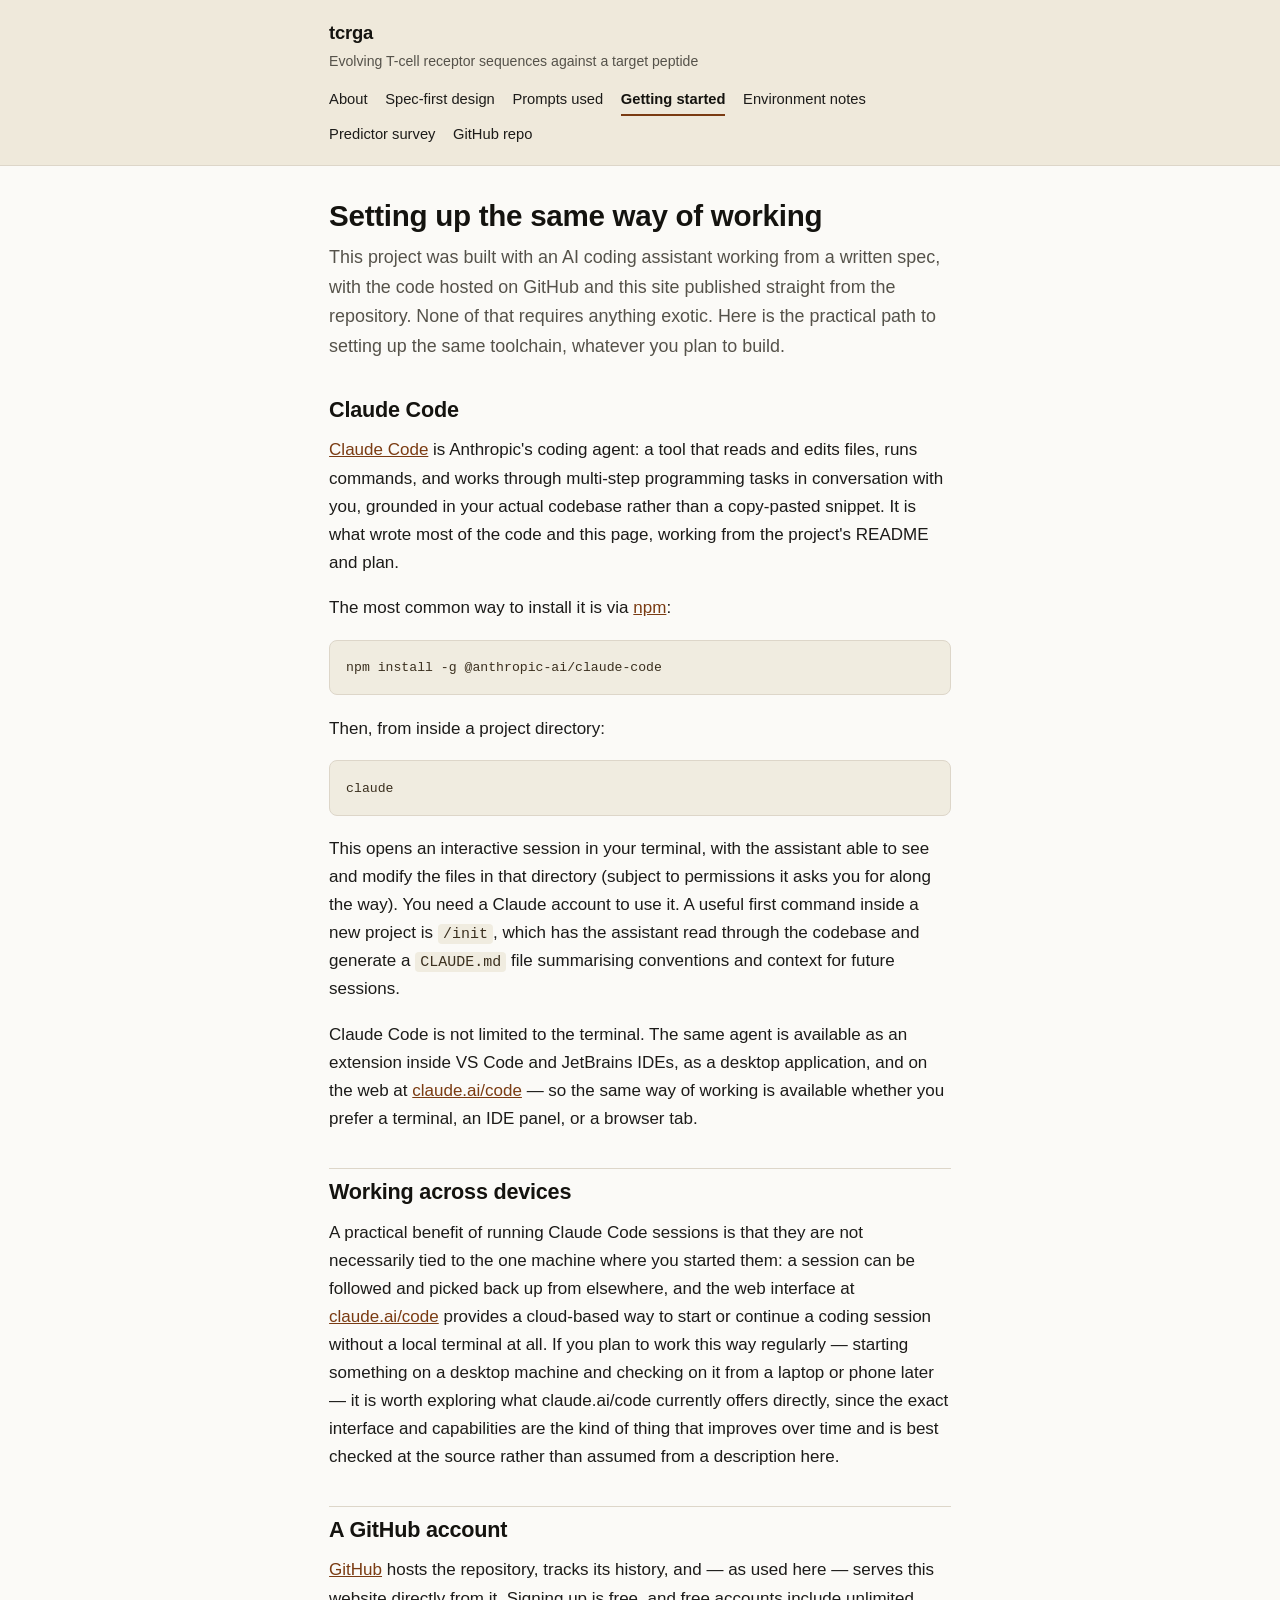
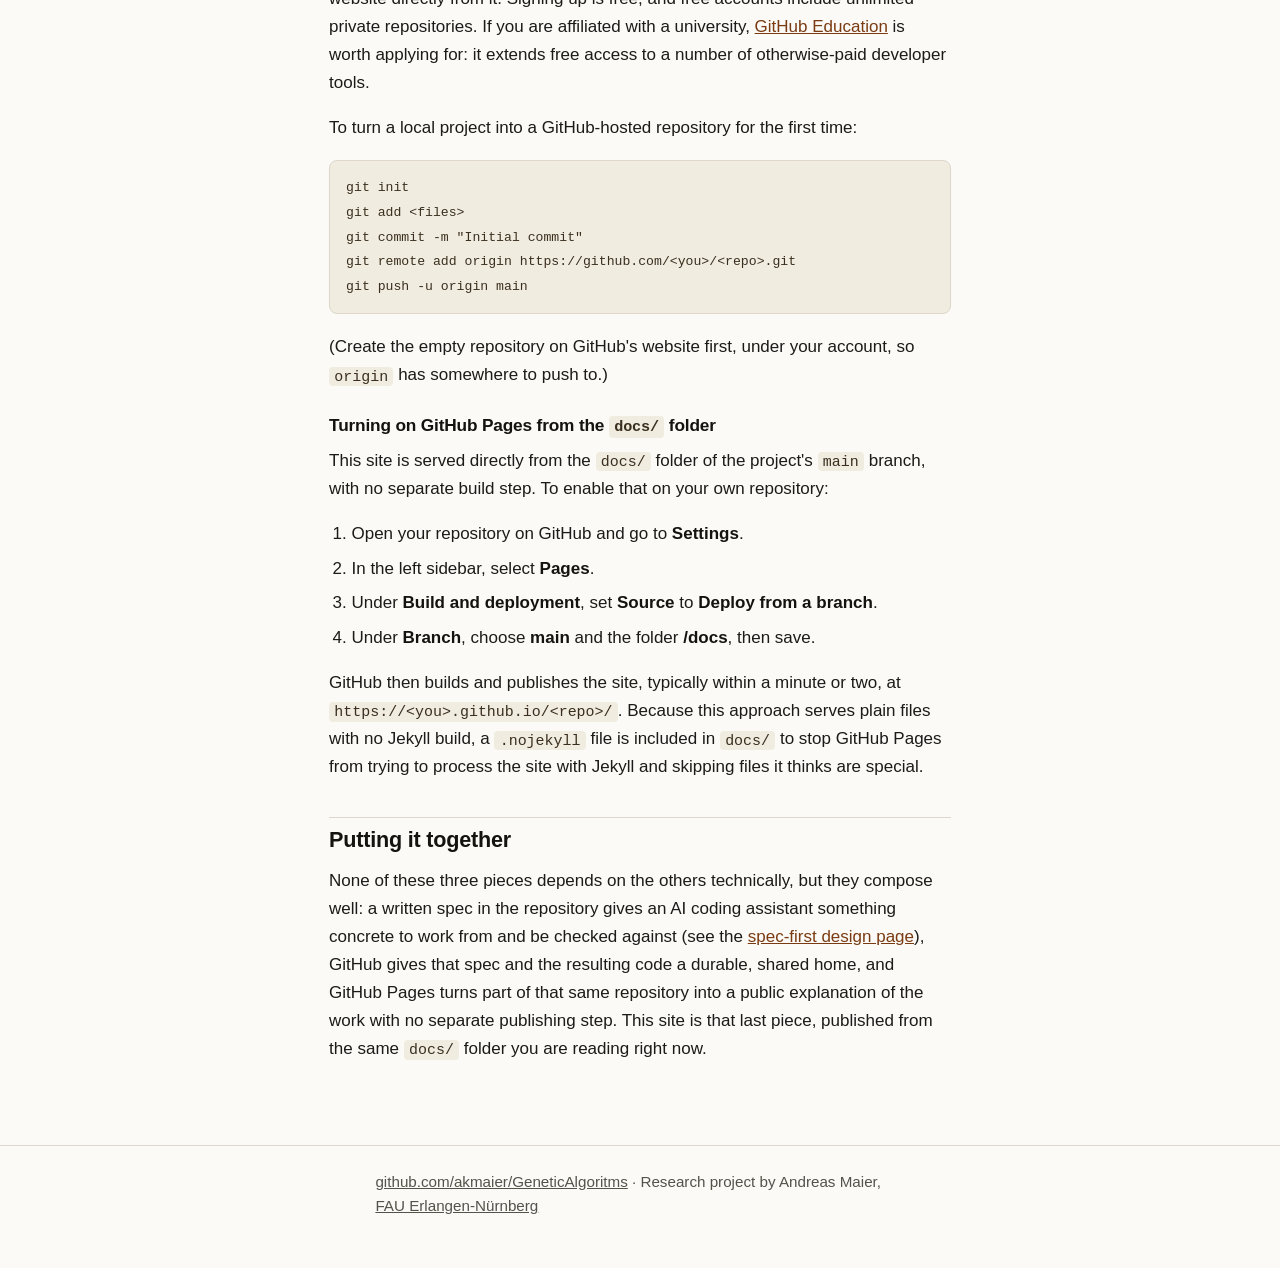
==== docs/getting-started.html @ 0e98a030 "Add GitHub Pages site to docs/ Static, self-contained HTML/CSS site explaining the tcrga project for" ====
<!doctype html>
<html lang="en">
<head>
<meta charset="utf-8">
<meta name="viewport" content="width=device-width, initial-scale=1, viewport-fit=cover">
<title>Getting started — tcrga</title>
<meta name="description" content="How to set up the same toolchain used to build tcrga: Claude Code, a GitHub account, and GitHub Pages served from a docs/ folder.">
<link rel="stylesheet" href="style.css">
</head>
<body>
<header class="site-header">
  <div class="site-header-inner">
    <a class="site-title" href="index.html">tcrga</a>
    <span class="site-tagline">Evolving T-cell receptor sequences against a target peptide</span>
    <nav class="site-nav" aria-label="Site">
      <a href="index.html">About</a>
      <a href="spec-first.html">Spec-first design</a>
      <a href="prompts.html">Prompts used</a>
      <a href="getting-started.html" aria-current="page">Getting started</a>
      <a href="environment.md">Environment notes</a>
      <a href="predictors.md">Predictor survey</a>
      <a href="https://github.com/akmaier/GeneticAlgoritms">GitHub repo</a>
    </nav>
  </div>
</header>

<main>
  <h1>Setting up the same way of working</h1>
  <p class="lede">
    This project was built with an AI coding assistant working from a written spec, with
    the code hosted on GitHub and this site published straight from the repository. None
    of that requires anything exotic. Here is the practical path to setting up the same
    toolchain, whatever you plan to build.
  </p>

  <h2>Claude Code</h2>
  <p>
    <a href="https://www.anthropic.com/claude-code">Claude Code</a> is Anthropic's coding
    agent: a tool that reads and edits files, runs commands, and works through
    multi-step programming tasks in conversation with you, grounded in your actual
    codebase rather than a copy-pasted snippet. It is what wrote most of the code and this
    page, working from the project's README and plan.
  </p>
  <p>
    The most common way to install it is via <a href="https://www.npmjs.com/package/@anthropic-ai/claude-code">npm</a>:
  </p>
  <pre><code>npm install -g @anthropic-ai/claude-code</code></pre>
  <p>
    Then, from inside a project directory:
  </p>
  <pre><code>claude</code></pre>
  <p>
    This opens an interactive session in your terminal, with the assistant able to see and
    modify the files in that directory (subject to permissions it asks you for along the
    way). You need a Claude account to use it. A useful first command inside a new project
    is <code>/init</code>, which has the assistant read through the codebase and generate a
    <code>CLAUDE.md</code> file summarising conventions and context for future sessions.
  </p>
  <p>
    Claude Code is not limited to the terminal. The same agent is available as an
    extension inside VS Code and JetBrains IDEs, as a desktop application, and on the web
    at <a href="https://claude.ai/code">claude.ai/code</a> — so the same way of working is
    available whether you prefer a terminal, an IDE panel, or a browser tab.
  </p>

  <h2>Working across devices</h2>
  <p>
    A practical benefit of running Claude Code sessions is that they are not necessarily
    tied to the one machine where you started them: a session can be followed and picked
    back up from elsewhere, and the web interface at
    <a href="https://claude.ai/code">claude.ai/code</a> provides a cloud-based way to
    start or continue a coding session without a local terminal at all. If you plan to work
    this way regularly — starting something on a desktop machine and checking on it from a
    laptop or phone later — it is worth exploring what claude.ai/code currently offers
    directly, since the exact interface and capabilities are the kind of thing that
    improves over time and is best checked at the source rather than assumed from a
    description here.
  </p>

  <h2>A GitHub account</h2>
  <p>
    <a href="https://github.com">GitHub</a> hosts the repository, tracks its history, and —
    as used here — serves this website directly from it. Signing up is free, and free
    accounts include unlimited private repositories. If you are affiliated with a
    university, <a href="https://education.github.com">GitHub Education</a> is worth
    applying for: it extends free access to a number of otherwise-paid developer tools.
  </p>
  <p>
    To turn a local project into a GitHub-hosted repository for the first time:
  </p>
  <pre><code>git init
git add &lt;files&gt;
git commit -m "Initial commit"
git remote add origin https://github.com/&lt;you&gt;/&lt;repo&gt;.git
git push -u origin main</code></pre>
  <p>
    (Create the empty repository on GitHub's website first, under your account, so
    <code>origin</code> has somewhere to push to.)
  </p>

  <h3>Turning on GitHub Pages from the <code>docs/</code> folder</h3>
  <p>
    This site is served directly from the <code>docs/</code> folder of the project's
    <code>main</code> branch, with no separate build step. To enable that on your own
    repository:
  </p>
  <ol>
    <li>Open your repository on GitHub and go to <strong>Settings</strong>.</li>
    <li>In the left sidebar, select <strong>Pages</strong>.</li>
    <li>Under <strong>Build and deployment</strong>, set <strong>Source</strong> to
      <strong>Deploy from a branch</strong>.</li>
    <li>Under <strong>Branch</strong>, choose <strong>main</strong> and the folder
      <strong>/docs</strong>, then save.</li>
  </ol>
  <p>
    GitHub then builds and publishes the site, typically within a minute or two, at
    <code>https://&lt;you&gt;.github.io/&lt;repo&gt;/</code>. Because this approach serves
    plain files with no Jekyll build, a <code>.nojekyll</code> file is included in
    <code>docs/</code> to stop GitHub Pages from trying to process the site with Jekyll and
    skipping files it thinks are special.
  </p>

  <h2>Putting it together</h2>
  <p>
    None of these three pieces depends on the others technically, but they compose well:
    a written spec in the repository gives an AI coding assistant something concrete to
    work from and be checked against (see the <a href="spec-first.html">spec-first design
    page</a>), GitHub gives that spec and the resulting code a durable, shared home, and
    GitHub Pages turns part of that same repository into a public explanation of the work
    with no separate publishing step. This site is that last piece, published from the
    same <code>docs/</code> folder you are reading right now.
  </p>
</main>

<footer class="site-footer">
  <div class="footer-inner">
    <p class="meta-links">
      <a href="https://github.com/akmaier/GeneticAlgoritms">github.com/akmaier/GeneticAlgoritms</a>
      &middot; Research project by Andreas Maier,
      <a href="https://www.fau.eu">FAU Erlangen-Nürnberg</a>
    </p>
  </div>
</footer>
</body>
</html>
---- docs/style.css ----
/* tcrga project site — shared stylesheet
   Self-contained, no external fonts or frameworks. */

:root {
  --bg: #fbfaf7;
  --bg-raised: #ffffff;
  --text: #1c1b19;
  --text-muted: #55524a;
  --heading: #14130f;
  --link: #7a3b12;
  --link-visited: #5c3a63;
  --border: #ddd6c9;
  --border-strong: #b8ae97;
  --code-bg: #f0ece0;
  --code-text: #3a2f1e;
  --accent: #7a3b12;
  --callout-bg: #f3ecd8;
  --callout-border: #c9a86a;
  --table-stripe: #f2efe6;
  --nav-bg: #efe9db;
}

@media (prefers-color-scheme: dark) {
  :root:not([data-theme="light"]) {
    --bg: #171613;
    --bg-raised: #1f1d19;
    --text: #e8e4d9;
    --text-muted: #b3ac9b;
    --heading: #f5f1e6;
    --link: #e2a26b;
    --link-visited: #c9a3d6;
    --border: #3a372e;
    --border-strong: #514c3d;
    --code-bg: #26241d;
    --code-text: #e8e0c9;
    --accent: #e2a26b;
    --callout-bg: #2a2515;
    --callout-border: #6b5628;
    --table-stripe: #1d1b16;
    --nav-bg: #1f1d19;
    color-scheme: dark;
  }
}

:root[data-theme="dark"] {
  --bg: #171613;
  --bg-raised: #1f1d19;
  --text: #e8e4d9;
  --text-muted: #b3ac9b;
  --heading: #f5f1e6;
  --link: #e2a26b;
  --link-visited: #c9a3d6;
  --border: #3a372e;
  --border-strong: #514c3d;
  --code-bg: #26241d;
  --code-text: #e8e0c9;
  --accent: #e2a26b;
  --callout-bg: #2a2515;
  --callout-border: #6b5628;
  --table-stripe: #1d1b16;
  --nav-bg: #1f1d19;
  color-scheme: dark;
}

* {
  box-sizing: border-box;
}

html {
  -webkit-text-size-adjust: 100%;
}

body {
  margin: 0;
  padding: 0;
  background: var(--bg);
  color: var(--text);
  font-family: -apple-system, BlinkMacSystemFont, "Segoe UI", Roboto, Helvetica,
    Arial, sans-serif, "Apple Color Emoji", "Segoe UI Emoji";
  line-height: 1.65;
  font-size: 17px;
}

.site-header {
  border-bottom: 1px solid var(--border);
  background: var(--nav-bg);
  padding-top: env(safe-area-inset-top, 0px);
}

.site-header-inner {
  max-width: 70ch;
  margin: 0 auto;
  padding: 1.1rem 1.25rem 0.9rem;
}

.site-title {
  display: block;
  font-size: 1.15rem;
  font-weight: 700;
  color: var(--heading);
  text-decoration: none;
  letter-spacing: -0.01em;
}

.site-tagline {
  display: block;
  color: var(--text-muted);
  font-size: 0.88rem;
  margin-top: 0.15rem;
}

nav.site-nav {
  margin-top: 0.85rem;
  display: flex;
  flex-wrap: wrap;
  gap: 0.4rem 1.1rem;
  font-size: 0.92rem;
}

nav.site-nav a {
  color: var(--text);
  text-decoration: none;
  border-bottom: 2px solid transparent;
  padding-bottom: 0.15rem;
  white-space: nowrap;
}

nav.site-nav a:hover,
nav.site-nav a[aria-current="page"] {
  border-bottom-color: var(--accent);
}

nav.site-nav a[aria-current="page"] {
  color: var(--heading);
  font-weight: 600;
}

main {
  max-width: 70ch;
  margin: 0 auto;
  padding: 2rem 1.25rem 4rem;
}

footer.site-footer {
  border-top: 1px solid var(--border);
  padding: 1.5rem 1.25rem calc(2rem + env(safe-area-inset-bottom, 0px));
  padding: 1.5rem 1.25rem;
  padding-bottom: calc(2rem + env(safe-area-inset-bottom, 0px));
}

footer.site-footer .footer-inner {
  max-width: 70ch;
  margin: 0 auto;
  color: var(--text-muted);
  font-size: 0.85rem;
  line-height: 1.6;
}

footer.site-footer a {
  color: var(--text-muted);
}

h1, h2, h3, h4 {
  color: var(--heading);
  line-height: 1.25;
  letter-spacing: -0.01em;
}

h1 {
  font-size: 1.85rem;
  margin: 0 0 0.5rem;
}

h2 {
  font-size: 1.35rem;
  margin: 2.2rem 0 0.8rem;
  padding-top: 0.6rem;
  border-top: 1px solid var(--border);
}

h2:first-of-type {
  border-top: none;
  padding-top: 0;
}

h3 {
  font-size: 1.08rem;
  margin: 1.6rem 0 0.6rem;
}

p {
  margin: 0 0 1.1rem;
}

.lede {
  font-size: 1.12rem;
  color: var(--text-muted);
  margin-bottom: 1.6rem;
}

a {
  color: var(--link);
}

a:visited {
  color: var(--link-visited);
}

ul, ol {
  margin: 0 0 1.1rem;
  padding-left: 1.4rem;
}

li {
  margin-bottom: 0.4rem;
}

strong {
  color: var(--heading);
}

code, pre, kbd {
  font-family: ui-monospace, SFMono-Regular, "SF Mono", Menlo, Consolas,
    "Liberation Mono", monospace;
  font-size: 0.88em;
}

code {
  background: var(--code-bg);
  color: var(--code-text);
  padding: 0.12em 0.35em;
  border-radius: 4px;
  word-break: break-word;
}

pre {
  background: var(--code-bg);
  color: var(--code-text);
  padding: 0.9rem 1rem;
  border-radius: 8px;
  overflow-x: auto;
  margin: 0 0 1.2rem;
  border: 1px solid var(--border);
}

pre code {
  background: none;
  padding: 0;
  border-radius: 0;
  word-break: normal;
  white-space: pre;
}

.table-scroll {
  overflow-x: auto;
  margin: 0 0 1.3rem;
  border: 1px solid var(--border);
  border-radius: 8px;
}

table {
  border-collapse: collapse;
  width: 100%;
  min-width: 460px;
  font-size: 0.92rem;
}

th, td {
  text-align: left;
  padding: 0.55rem 0.8rem;
  border-bottom: 1px solid var(--border);
  vertical-align: top;
}

thead th {
  background: var(--table-stripe);
  color: var(--heading);
  font-weight: 600;
  white-space: nowrap;
}

tbody tr:nth-child(even) {
  background: var(--table-stripe);
}

blockquote {
  margin: 0 0 1.2rem;
  padding: 0.15rem 1.1rem;
  border-left: 3px solid var(--border-strong);
  color: var(--text-muted);
}

.callout {
  background: var(--callout-bg);
  border: 1px solid var(--callout-border);
  border-radius: 8px;
  padding: 1rem 1.15rem;
  margin: 0 0 1.3rem;
}

.callout p:last-child {
  margin-bottom: 0;
}

.callout-title {
  font-weight: 700;
  color: var(--heading);
  display: block;
  margin-bottom: 0.3rem;
}

.card-grid {
  display: grid;
  grid-template-columns: repeat(auto-fit, minmax(220px, 1fr));
  gap: 1rem;
  margin: 1.5rem 0 2rem;
}

.card {
  border: 1px solid var(--border);
  border-radius: 10px;
  padding: 1.1rem 1.2rem;
  background: var(--bg-raised);
}

.card h3 {
  margin-top: 0;
}

.card p:last-child {
  margin-bottom: 0;
}

.page-list {
  list-style: none;
  padding-left: 0;
}

.page-list li {
  padding: 0.15rem 0;
}

.prompt-block {
  background: var(--bg-raised);
  border: 1px solid var(--border-strong);
  border-left: 4px solid var(--accent);
  border-radius: 6px;
  padding: 1rem 1.2rem;
  margin: 0 0 0.6rem;
  font-family: -apple-system, BlinkMacSystemFont, "Segoe UI", Roboto, Helvetica,
    Arial, sans-serif;
  font-size: 1rem;
  line-height: 1.6;
  color: var(--text);
  white-space: pre-wrap;
  overflow-x: auto;
}

.prompt-label {
  display: block;
  font-size: 0.78rem;
  text-transform: uppercase;
  letter-spacing: 0.06em;
  color: var(--text-muted);
  margin: 0 0 0.9rem;
  font-weight: 600;
}

.prompt-note {
  color: var(--text-muted);
  font-style: italic;
  margin: 0 0 2rem;
}

.prompt-note:last-child {
  margin-bottom: 2rem;
}

hr.rule {
  border: none;
  border-top: 1px solid var(--border);
  margin: 2rem 0;
}

.meta-links {
  font-size: 0.95rem;
}

img {
  max-width: 100%;
}

[hidden] {
  display: none !important;
}
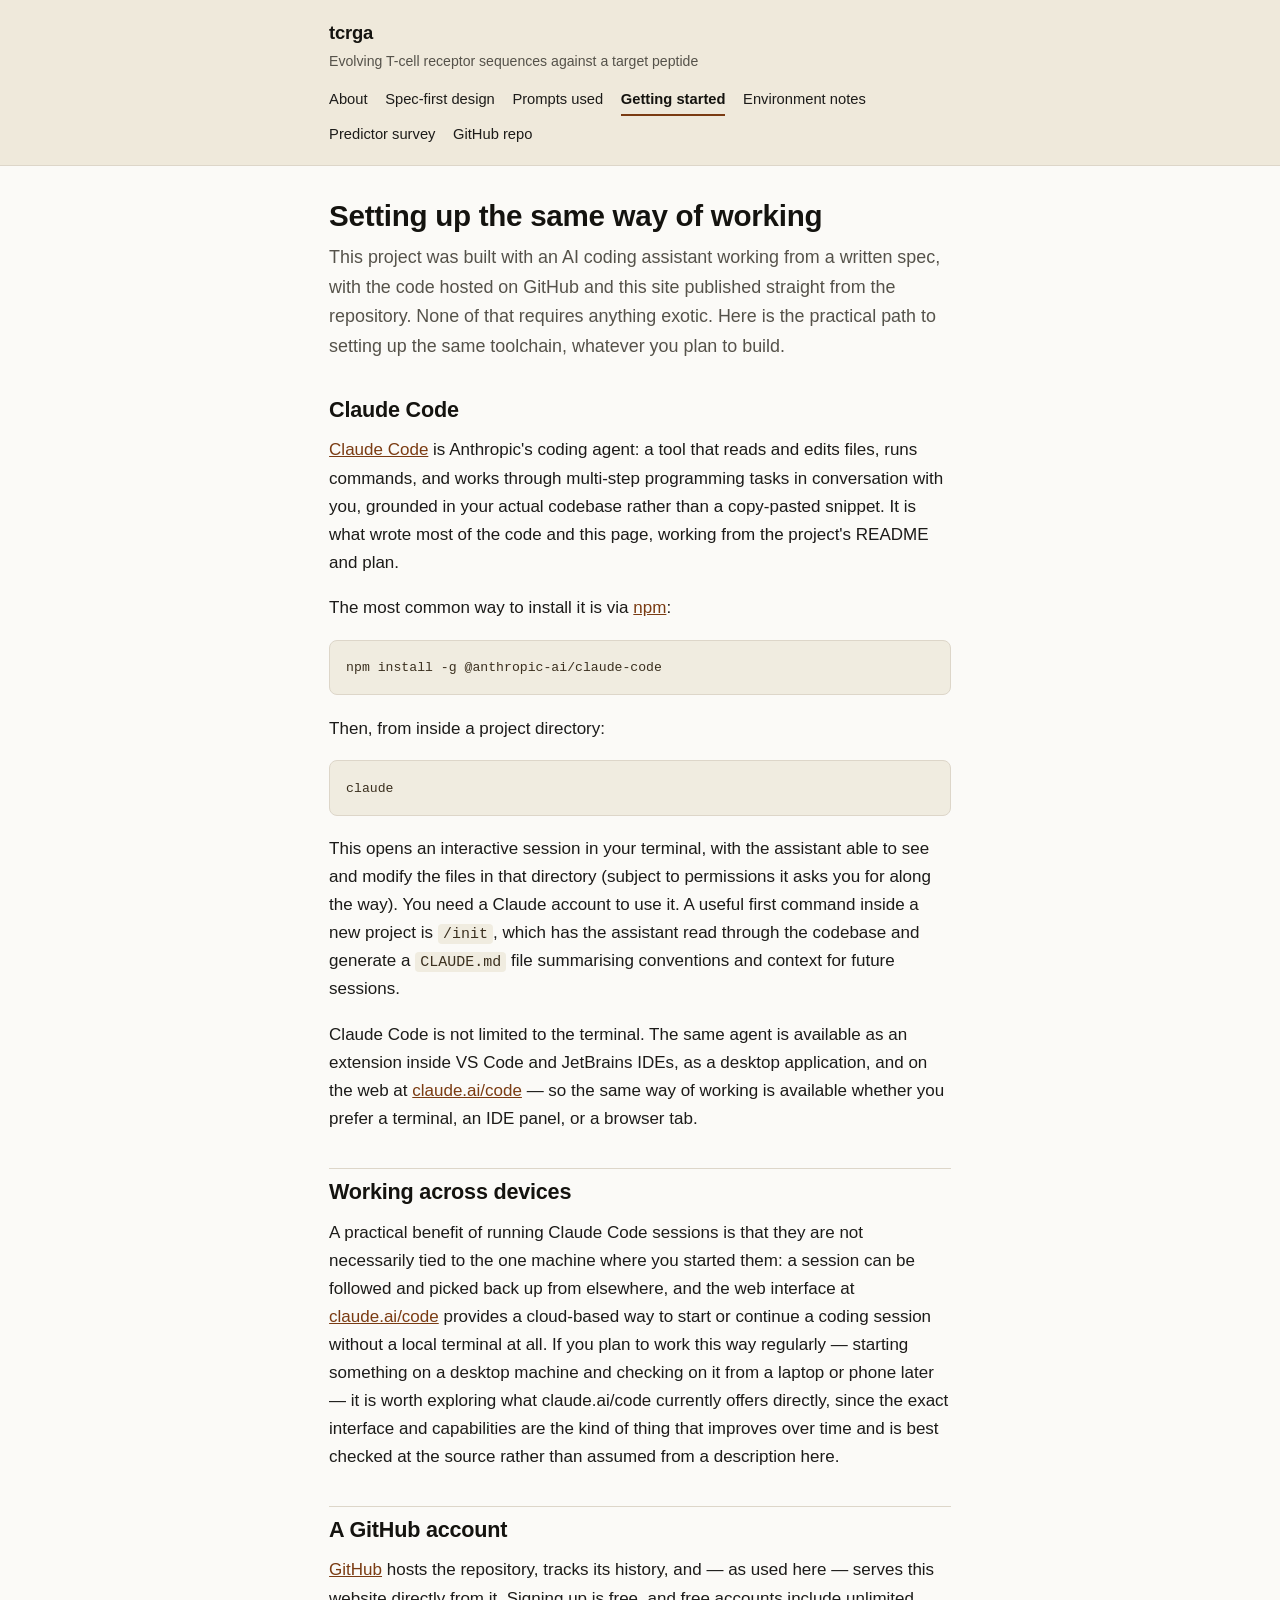
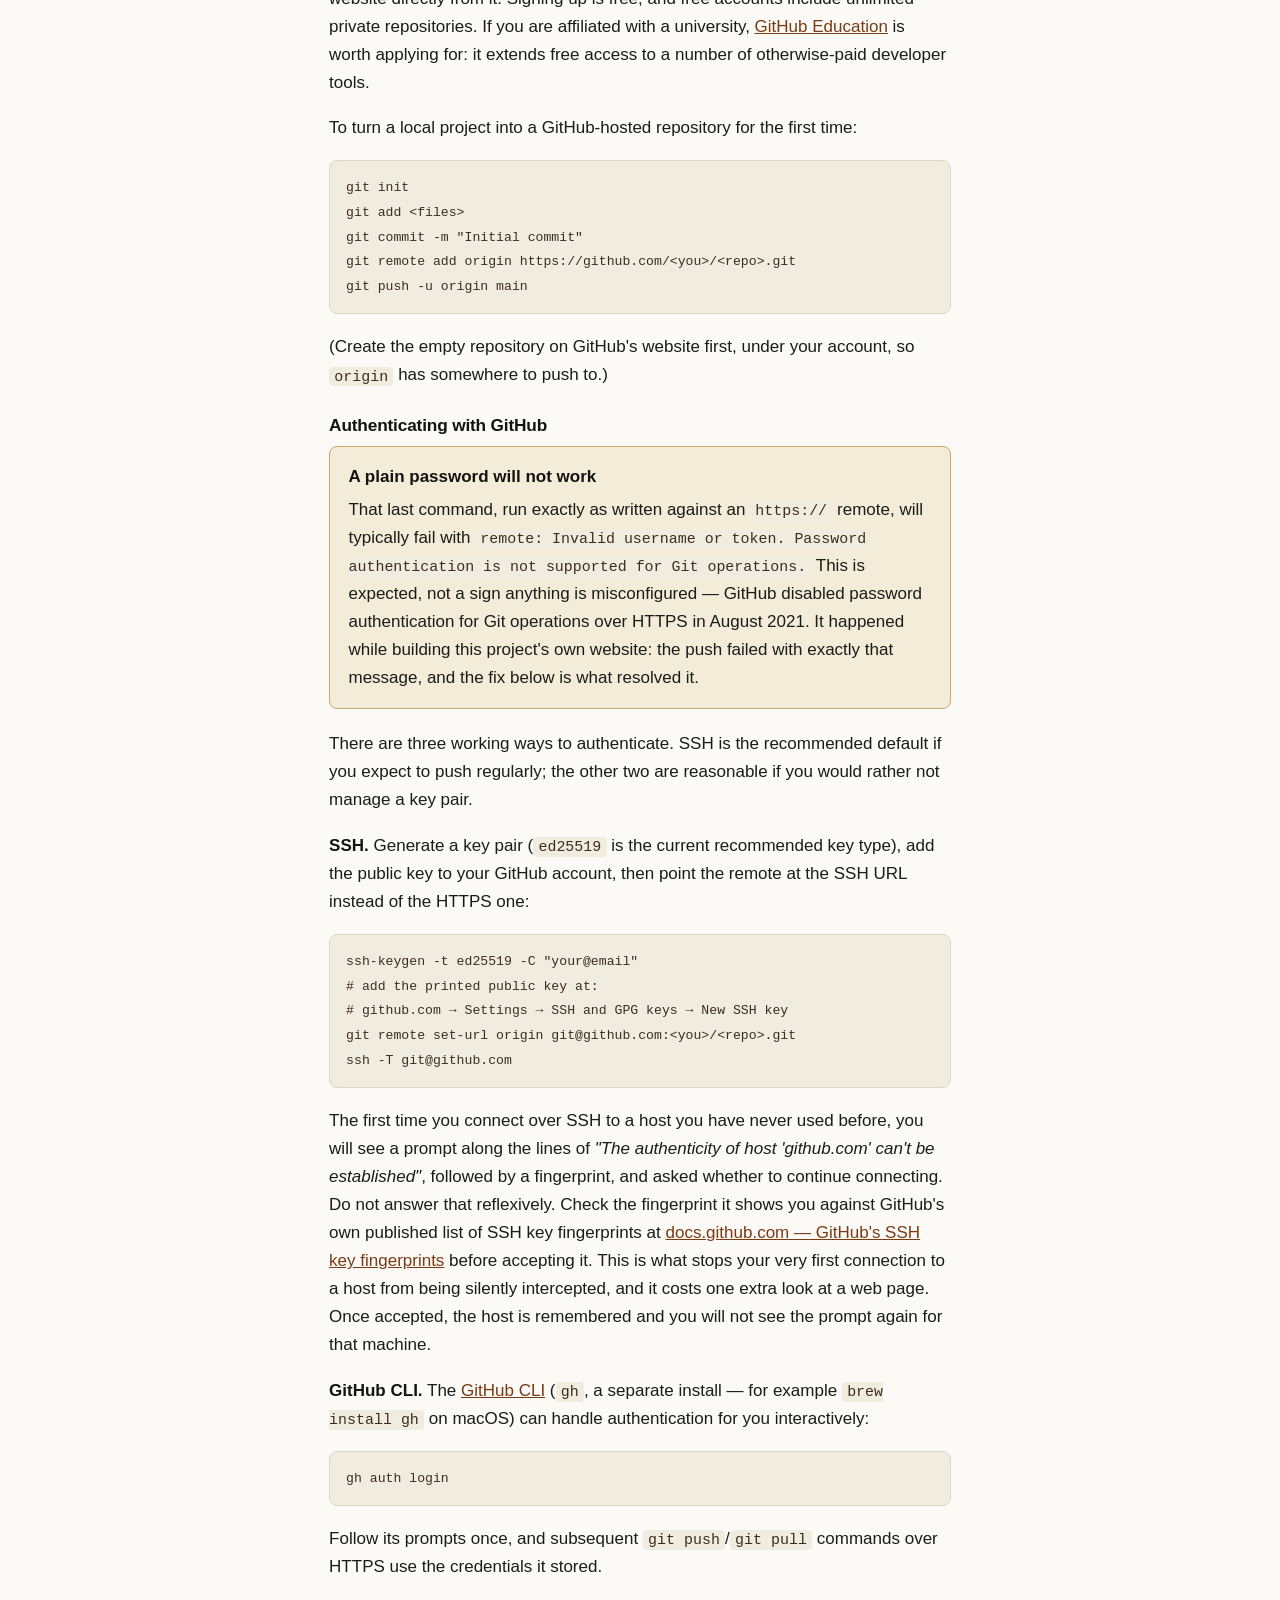
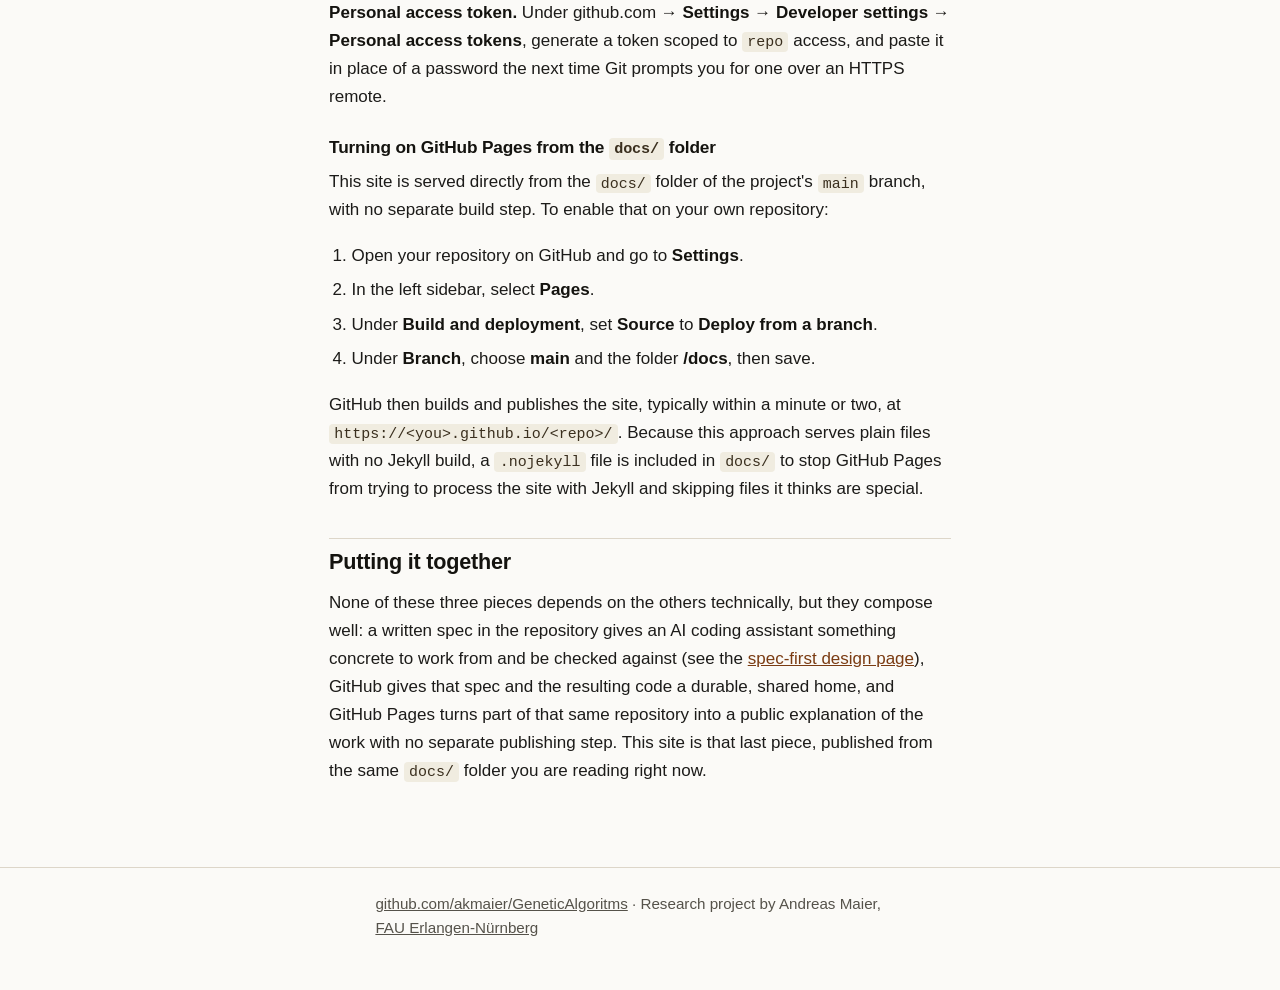
==== commit c61ca62f: "docs: explain GitHub authentication in getting-started guide HTTPS with a plain password no longer w" ====
--- a/docs/getting-started.html
+++ b/docs/getting-started.html
@@ -98,6 +98,62 @@
     <code>origin</code> has somewhere to push to.)
   </p>
 
+  <h3>Authenticating with GitHub</h3>
+  <div class="callout">
+    <span class="callout-title">A plain password will not work</span>
+    <p>
+      That last command, run exactly as written against an <code>https://</code> remote,
+      will typically fail with <code>remote: Invalid username or token. Password
+      authentication is not supported for Git operations.</code> This is expected, not a
+      sign anything is misconfigured — GitHub disabled password authentication for Git
+      operations over HTTPS in August 2021. It happened while building this project's own
+      website: the push failed with exactly that message, and the fix below is what
+      resolved it.
+    </p>
+  </div>
+  <p>
+    There are three working ways to authenticate. SSH is the recommended default if you
+    expect to push regularly; the other two are reasonable if you would rather not manage
+    a key pair.
+  </p>
+  <p>
+    <strong>SSH.</strong> Generate a key pair (<code>ed25519</code> is the current
+    recommended key type), add the public key to your GitHub account, then point the
+    remote at the SSH URL instead of the HTTPS one:
+  </p>
+  <pre><code>ssh-keygen -t ed25519 -C "your@email"
+# add the printed public key at:
+# github.com &rarr; Settings &rarr; SSH and GPG keys &rarr; New SSH key
+git remote set-url origin git@github.com:&lt;you&gt;/&lt;repo&gt;.git
+ssh -T git@github.com</code></pre>
+  <p>
+    The first time you connect over SSH to a host you have never used before, you will see
+    a prompt along the lines of <em>"The authenticity of host 'github.com' can't be
+    established"</em>, followed by a fingerprint, and asked whether to continue connecting.
+    Do not answer that reflexively. Check the fingerprint it shows you against GitHub's own
+    published list of SSH key fingerprints at
+    <a href="https://docs.github.com/en/authentication/keeping-your-account-and-data-secure/githubs-ssh-key-fingerprints">docs.github.com &mdash; GitHub's SSH key fingerprints</a>
+    before accepting it. This is what stops your very first connection to a host from being
+    silently intercepted, and it costs one extra look at a web page. Once accepted, the
+    host is remembered and you will not see the prompt again for that machine.
+  </p>
+  <p>
+    <strong>GitHub CLI.</strong> The <a href="https://cli.github.com">GitHub CLI</a>
+    (<code>gh</code>, a separate install — for example <code>brew install gh</code> on
+    macOS) can handle authentication for you interactively:
+  </p>
+  <pre><code>gh auth login</code></pre>
+  <p>
+    Follow its prompts once, and subsequent <code>git push</code>/<code>git pull</code>
+    commands over HTTPS use the credentials it stored.
+  </p>
+  <p>
+    <strong>Personal access token.</strong> Under github.com &rarr; <strong>Settings</strong>
+    &rarr; <strong>Developer settings</strong> &rarr; <strong>Personal access tokens</strong>,
+    generate a token scoped to <code>repo</code> access, and paste it in place of a
+    password the next time Git prompts you for one over an HTTPS remote.
+  </p>
+
   <h3>Turning on GitHub Pages from the <code>docs/</code> folder</h3>
   <p>
     This site is served directly from the <code>docs/</code> folder of the project's
